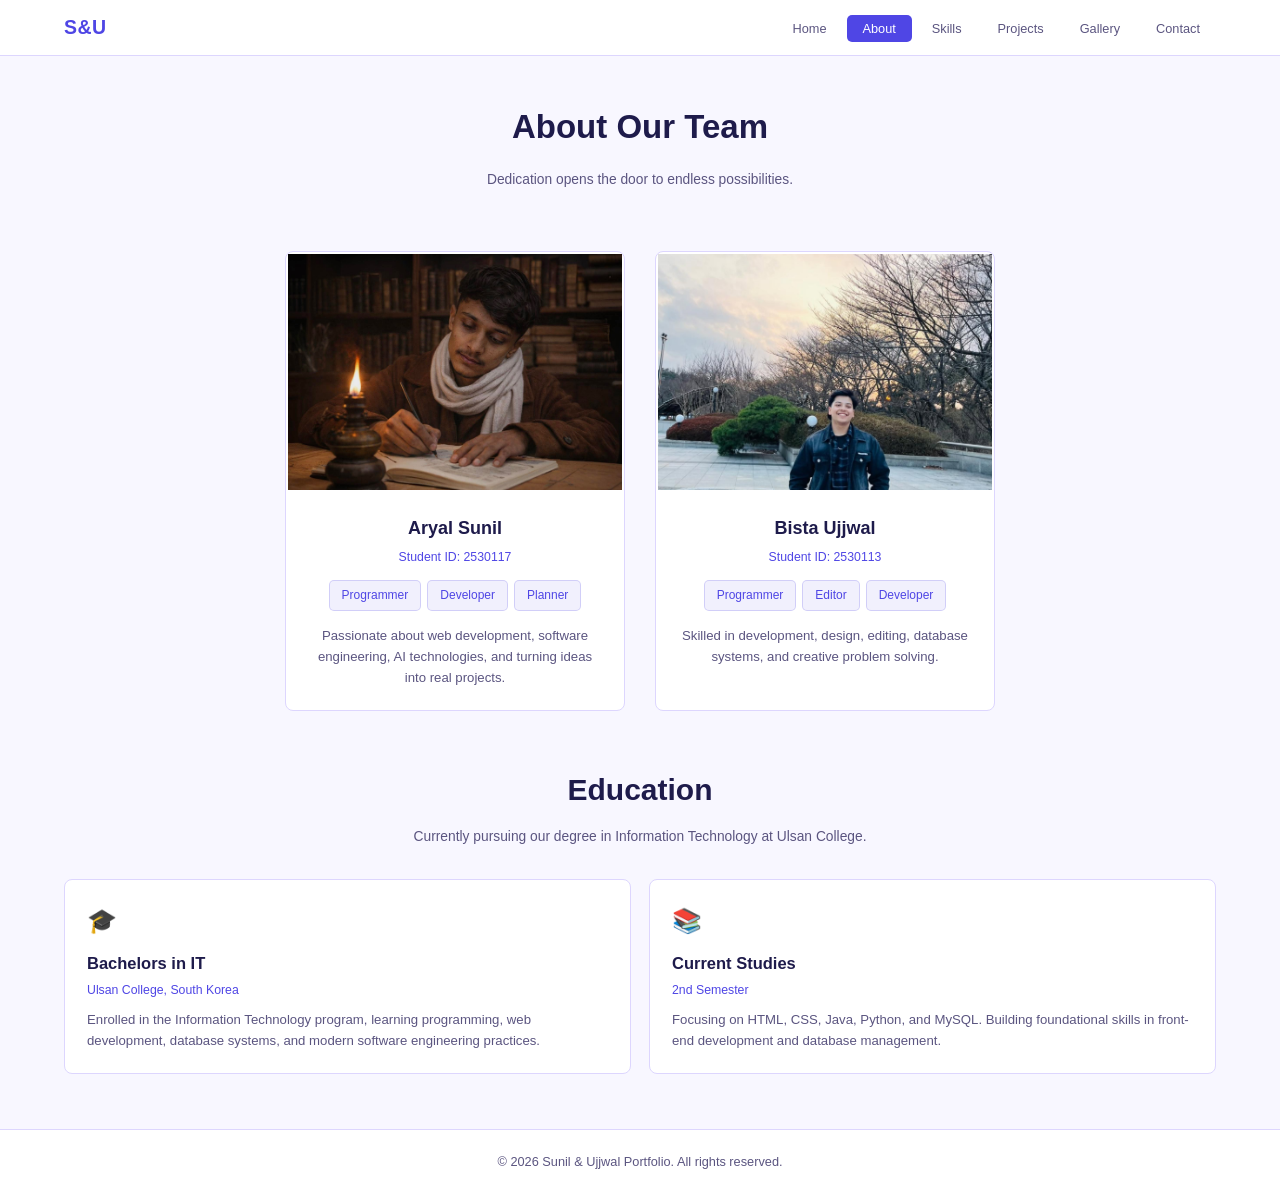
==== about.html @ 1909eb6d "First Commit" ====
<!DOCTYPE html>
<html lang="en">
<head>
  <meta charset="UTF-8">
  <meta name="viewport" content="width=device-width, initial-scale=1.0">
  <title>About - Sunil & Ujjwal Portfolio</title>
  <link rel="stylesheet" href="css/style.css">
</head>
<body>
  <header>
    <nav>
      <input type="checkbox" id="navToggle" class="nav-toggle-input">
      <div class="nav-header">
        <div class="logo">S&U</div>
        <div>
          <label for="navToggle" class="nav-toggle-label">
            <span></span><span></span><span></span>
          </label>
        </div>
      </div>
      <ul class="nav-links">
        <li><a href="index.html">Home</a></li>
        <li><a href="about.html" class="active">About</a></li>
        <li><a href="skills.html">Skills</a></li>
        <li><a href="projects.html">Projects</a></li>
        <li><a href="gallery.html">Gallery</a></li>
        <li><a href="contact.html">Contact</a></li>
      </ul>
    </nav>
  </header>

  <section class="about-hero">
    <h1>About Our Team</h1>
    <p>
     Dedication opens the door to endless possibilities.
  </section>

  <section class="team-container">
    <div class="team-card">
      <div class="card-image">
        <img src="Images/sunil.png" alt="Sunil Aryal">
      </div>
      <div class="card-content">
        <h2>Aryal Sunil</h2>
        <span class="student-id">Student ID: 2530117</span>
        <div class="role-tags">
          <span>Programmer</span>
          <span>Developer</span>
          <span>Planner</span>
        </div>
        <p class="card-description">Passionate about web development, software engineering, AI technologies, and turning ideas into real projects.</p>
      </div>
    </div>

    <div class="team-card">
      <div class="card-image">
        <img src="Images/ujjwal.png" alt="Ujjwal Bista">
      </div>
      <div class="card-content">
        <h2>Bista Ujjwal</h2>
        <span class="student-id">Student ID: 2530113</span>
        <div class="role-tags">
          <span>Programmer</span>
          <span>Editor</span>
          <span>Developer</span>
        </div>
        <p class="card-description">Skilled in development, design, editing, database systems, and creative problem solving.</p>
      </div>
    </div>
  </section>

  <section class="education-section">
    <h2 class="section-title">Education</h2>
    <p class="section-subtitle">Currently pursuing our degree in Information Technology at Ulsan College.</p>
    <div class="education-grid">
      <div class="edu-card">
        <span class="icon">🎓</span>
        <h3>Bachelors in IT</h3>
        <span class="institution">Ulsan College, South Korea</span>
        <p>Enrolled in the Information Technology program, learning programming, web development, database systems, and modern software engineering practices.</p>
      </div>
      <div class="edu-card">
        <span class="icon">📚</span>
        <h3>Current Studies</h3>
        <span class="institution">2nd Semester</span>
        <p>Focusing on HTML, CSS, Java, Python, and MySQL. Building foundational skills in front-end development and database management.</p>
      </div>
    </div>
  </section>

  <footer>
    <p>&copy; 2026 Sunil &amp; Ujjwal Portfolio. All rights reserved.</p>
  </footer>
</body>
</html>
---- css/style.css ----
* {
  margin: 0;
  padding: 0;
  box-sizing: border-box;
}

html { scroll-behavior: smooth; font-size: 15px; }

body {
  font-family: -apple-system, BlinkMacSystemFont, 'SF Pro Display', 'SF Pro Text', 'Helvetica Neue', Helvetica, Arial, sans-serif;
  background: #f8f7ff;
  color: #1e1b4b;
  line-height: 1.6;
  min-height: 100vh;
  display: flex;
  flex-direction: column;
}

.stat-box, .team-card, .edu-card, .skill-card, .project-card,
.info-card, .profile-card, .btn-primary, .btn-secondary, .project-btn,
.cta-btn, .tech-stack span, .social-links a, .hero-image img,
.card-image img, .project-image img, .profile-card img {
  transition: transform 0.3s ease, box-shadow 0.3s ease, border-color 0.3s ease, background 0.3s ease;
}

/* ─── Header & Nav ─── */
header {
  background: #fff;
  position: sticky;
  top: 0;
  z-index: 1000;
  border-bottom: 1px solid #ddd6fe;
}

nav {
  display: flex;
  justify-content: space-between;
  align-items: center;
  padding: 12px 5%;
  width: 100%;
}

.nav-header {
  display: flex;
  justify-content: space-between;
  align-items: center;
  width: 100%;
}

.logo {
  font-size: 1.3rem;
  font-weight: bold;
  color: #4f46e5;
  letter-spacing: 0.5px;
}

.nav-links {
  display: flex;
  list-style: none;
  gap: 4px;
}

.nav-links a {
  color: #5b5580;
  text-decoration: none;
  padding: 6px 16px;
  border-radius: 5px;
  font-size: 0.85rem;
}

.nav-links a:hover,
.nav-links a.active {
  color: #fff;
  background: #4f46e5;
}

/* ─── Nav Toggle ─── */
.nav-toggle-input { display: none; }

.nav-toggle-label {
  display: none;
  cursor: pointer;
  padding: 6px;
}

.nav-toggle-label span {
  display: block;
  width: 22px;
  height: 2px;
  background: #1e1b4b;
  margin: 5px 0;
  border-radius: 2px;
}

/* ─── Footer ─── */
footer {
  text-align: center;
  padding: 22px 5%;
  background: #fff;
  border-top: 1px solid #ddd6fe;
  margin-top: auto;
}

footer p { color: #5b5580; font-size: 0.85rem; }

/* ─── Shared ─── */
.section-title {
  font-size: 2rem;
  margin-bottom: 12px;
  color: #1e1b4b;
}

.section-subtitle {
  max-width: 650px;
  margin: 0 auto;
  color: #5b5580;
  line-height: 1.6;
  font-size: 0.92rem;
}

.section-hero {
  text-align: center;
  padding: 45px 5% 30px;
}

.stats-row {
  display: flex;
  justify-content: center;
  gap: 16px;
  margin-top: 32px;
  flex-wrap: wrap;
}

.stat-box {
  min-width: 130px;
  padding: 18px 28px;
  border-radius: 7px;
  background: #fff;
  border: 1px solid #ddd6fe;
  text-align: center;
}

.stat-box:hover {
  transform: scale(1.05);
  box-shadow: 0 0 20px rgba(79, 70, 229, 0.2);
  border-color: #4f46e5;
}

.stat-box h3 {
  font-size: 1.6rem;
  color: #4f46e5;
  margin-bottom: 3px;
}

.stat-box p {
  color: #5b5580;
  font-size: 0.82rem;
}

/* ─── Home ─── */
.hero {
  display: flex;
  align-items: center;
  justify-content: space-between;
  gap: 50px;
  padding: 40px 5%;
  width: 100%;
}

.hero-content { flex: 1; }

.hero h1 {
  font-size: 2.5rem;
  line-height: 1.2;
  margin-bottom: 16px;
  color: #1e1b4b;
}

.hero h1 span { color: #4f46e5; }

.hero p {
  max-width: 550px;
  line-height: 1.7;
  color: #5b5580;
  font-size: 0.95rem;
  margin-bottom: 24px;
}

.hero-buttons {
  display: flex;
  gap: 14px;
  margin-bottom: 28px;
  flex-wrap: wrap;
}

.btn-primary {
  display: inline-block;
  padding: 12px 28px;
  background: #4f46e5;
  border-radius: 5px;
  text-decoration: none;
  color: #fff;
  font-weight: 600;
  font-size: 0.88rem;
}

.btn-primary:hover {
  transform: scale(1.05);
  box-shadow: 0 0 22px rgba(79, 70, 229, 0.35);
  background: #4338ca;
}

.btn-secondary {
  display: inline-block;
  padding: 12px 28px;
  border: 2px solid #4f46e5;
  border-radius: 5px;
  text-decoration: none;
  color: #1e1b4b;
  font-weight: 500;
  font-size: 0.88rem;
}

.btn-secondary:hover {
  transform: scale(1.05);
  box-shadow: 0 0 22px rgba(79, 70, 229, 0.2);
  background: rgba(79, 70, 229, 0.08);
}

.tech-stack {
  display: flex;
  flex-wrap: wrap;
  gap: 8px;
  margin-bottom: 30px;
}

.tech-stack span {
  padding: 6px 14px;
  background: #fff;
  border-radius: 5px;
  color: #4f46e5;
  font-size: 0.8rem;
  border: 1px solid #ddd6fe;
}

.tech-stack span:hover {
  transform: scale(1.08);
  box-shadow: 0 0 16px rgba(79, 70, 229, 0.2);
  border-color: #4f46e5;
}

.card-image,
.project-image {
  display: flex;
  align-items: center;
  justify-content: center;
}

.hero-image {
  flex: 1;
  display: flex;
  justify-content: center;
}

.hero-image img {
  width: 100%;
  max-width: 350px;
  aspect-ratio: 1;
  border-radius: 50%;
  object-fit: cover;
  border: 3px solid #ddd6fe;
}

.hero-image img:hover {
  transform: scale(1.04);
  box-shadow: 0 0 30px rgba(79, 70, 229, 0.3);
  border-color: #4f46e5;
}

/* ─── About ─── */
.about-hero {
  text-align: center;
  padding: 45px 5% 25px;
}

.about-hero h1 {
  font-size: 2.2rem;
  color: #1e1b4b;
  margin-bottom: 14px;
}

.about-hero p {
  max-width: 600px;
  margin: 0 auto;
  color: #5b5580;
  line-height: 1.7;
  font-size: 0.92rem;
}

.team-container {
  display: flex;
  justify-content: center;
  gap: 30px;
  flex-wrap: wrap;
  padding: 35px 5% 45px;
  width: 100%;
}

.team-card {
  width: 340px;
  overflow: hidden;
  background: #fff;
  border: 1px solid #ddd6fe;
  border-radius: 8px;
  text-align: center;
}

.team-card:hover {
  transform: scale(1.03);
  box-shadow: 0 0 24px rgba(79, 70, 229, 0.2);
  border-color: #4f46e5;
}

.card-image { height: 240px; overflow: hidden; }

.card-image img {
  width: 100%;
  height: 100%;
  object-fit: cover;
  border: 2px solid transparent;
}

.card-content { padding: 22px; }

.card-content h2 {
  color: #1e1b4b;
  margin-bottom: 5px;
  font-size: 1.2rem;
}

.student-id {
  color: #4f46e5;
  margin-bottom: 12px;
  display: block;
  font-size: 0.82rem;
}

.role-tags {
  display: flex;
  justify-content: center;
  flex-wrap: wrap;
  gap: 6px;
  margin-bottom: 14px;
}

.role-tags span {
  padding: 5px 12px;
  border-radius: 5px;
  background: rgba(79, 70, 229, 0.08);
  border: 1px solid rgba(79, 70, 229, 0.2);
  color: #4f46e5;
  font-size: 0.8rem;
}

.card-description {
  color: #5b5580;
  line-height: 1.6;
  font-size: 0.88rem;
}

/* ─── Education ─── */
.education-section {
  padding: 10px 5% 55px;
  text-align: center;
  width: 100%;
}

.education-grid {
  display: grid;
  grid-template-columns: repeat(auto-fit, minmax(280px, 1fr));
  gap: 18px;
  margin-top: 30px;
}

.edu-card {
  padding: 22px;
  border-radius: 8px;
  background: #fff;
  border: 1px solid #ddd6fe;
  text-align: left;
}

.edu-card:hover {
  transform: scale(1.03);
  box-shadow: 0 0 20px rgba(79, 70, 229, 0.2);
  border-color: #4f46e5;
}

.edu-card .icon { font-size: 1.6rem; margin-bottom: 10px; display: block; }

.edu-card h3 {
  color: #1e1b4b;
  font-size: 1.1rem;
  margin-bottom: 5px;
}

.edu-card .institution {
  color: #4f46e5;
  font-size: 0.82rem;
  margin-bottom: 8px;
  display: block;
}

.edu-card p {
  color: #5b5580;
  font-size: 0.88rem;
  line-height: 1.6;
}

/* ─── Skills ─── */
.skills-hero {
  text-align: center;
  padding: 45px 5% 25px;
}

.skills-hero h1 {
  font-size: 2.2rem;
  color: #1e1b4b;
  margin-bottom: 14px;
}

.skills-hero p {
  max-width: 650px;
  margin: 0 auto;
  color: #5b5580;
  line-height: 1.7;
  font-size: 0.92rem;
}

.skills-section {
  padding: 20px 5% 55px;
  width: 100%;
}

.skills-grid {
  display: grid;
  grid-template-columns: repeat(auto-fit, minmax(280px, 1fr));
  gap: 18px;
}

.skill-card {
  background: #fff;
  border: 1px solid #ddd6fe;
  border-radius: 8px;
  padding: 24px;
  text-align: center;
}

.skill-card:hover {
  transform: scale(1.03);
  box-shadow: 0 0 20px rgba(79, 70, 229, 0.2);
  border-color: #4f46e5;
}

.skill-card .icon { font-size: 2.2rem; margin-bottom: 14px; display: block; }

.skill-card h3 {
  color: #1e1b4b;
  margin-bottom: 10px;
  font-size: 1.2rem;
}

.skill-card p {
  color: #5b5580;
  line-height: 1.6;
  margin-bottom: 18px;
  font-size: 0.88rem;
}

.skill-level { text-align: left; }

.progress {
  height: 8px;
  background: #f0edff;
  border-radius: 4px;
  overflow: hidden;
}

.progress span {
  display: block;
  height: 100%;
  background: #4f46e5;
  border-radius: 4px;
}

.skill-level small {
  display: block;
  margin-top: 5px;
  color: #4f46e5;
  font-weight: 600;
  font-size: 0.78rem;
}

/* ─── Projects ─── */
.projects-hero {
  text-align: center;
  padding: 45px 5% 25px;
}

.projects-hero h1 {
  font-size: 2.2rem;
  color: #1e1b4b;
  margin-bottom: 14px;
}

.projects-hero p {
  max-width: 650px;
  margin: 0 auto;
  color: #5b5580;
  line-height: 1.7;
  font-size: 0.92rem;
}

.projects-section {
  padding: 20px 5% 55px;
  width: 100%;
}

.projects-grid {
  display: grid;
  grid-template-columns: repeat(auto-fit, minmax(300px, 1fr));
  gap: 22px;
}

.project-card {
  overflow: hidden;
  border-radius: 8px;
  background: #fff;
  border: 1px solid #ddd6fe;
}

.project-card:hover {
  transform: scale(1.03);
  box-shadow: 0 0 24px rgba(79, 70, 229, 0.2);
  border-color: #4f46e5;
}

.project-image { height: 200px; overflow: hidden; }

.project-image img {
  width: 100%;
  height: 100%;
  object-fit: cover;
  border: 2px solid transparent;
}

.project-content { padding: 22px; }

.project-tag {
  display: inline-block;
  padding: 4px 12px;
  border-radius: 5px;
  background: rgba(79, 70, 229, 0.08);
  border: 1px solid rgba(79, 70, 229, 0.2);
  color: #4f46e5;
  margin-bottom: 12px;
  font-size: 0.78rem;
}

.project-content h3 {
  color: #1e1b4b;
  margin-bottom: 10px;
  font-size: 1.25rem;
}

.project-content p {
  color: #5b5580;
  line-height: 1.6;
  margin-bottom: 18px;
  font-size: 0.88rem;
}

.project-tech {
  display: flex;
  gap: 6px;
  flex-wrap: wrap;
  margin-bottom: 18px;
}

.project-tech span {
  padding: 4px 10px;
  border-radius: 5px;
  background: #f0edff;
  color: #5b5580;
  font-size: 0.78rem;
  border: 1px solid #ddd6fe;
}

.project-btn {
  display: inline-block;
  padding: 10px 22px;
  border-radius: 5px;
  text-decoration: none;
  color: #fff;
  font-weight: 600;
  background: #4f46e5;
  font-size: 0.86rem;
}

.project-btn:hover {
  transform: scale(1.05);
  box-shadow: 0 0 20px rgba(79, 70, 229, 0.35);
  background: #4338ca;
}

/* ─── Contact ─── */
.contact-hero {
  text-align: center;
  padding: 45px 5% 25px;
}

.contact-hero h1 {
  font-size: 2.2rem;
  color: #1e1b4b;
  margin-bottom: 14px;
}

.contact-hero p {
  max-width: 550px;
  margin: 0 auto;
  color: #5b5580;
  line-height: 1.7;
  font-size: 0.92rem;
}

.contact-container {
  display: grid;
  grid-template-columns: 1.2fr 1fr;
  gap: 28px;
  padding: 20px 5% 55px;
  width: 100%;
}

.contact-form {
  background: #fff;
  border: 1px solid #ddd6fe;
  border-radius: 8px;
  padding: 28px;
}

.contact-form h2 {
  color: #1e1b4b;
  margin-bottom: 18px;
  font-size: 1.25rem;
}

.contact-form form { display: flex; flex-direction: column; gap: 14px; }

.contact-form input,
.contact-form textarea {
  padding: 11px 13px;
  border: 1px solid #ddd6fe;
  border-radius: 5px;
  background: #f8f7ff;
  color: #1e1b4b;
  font-family: inherit;
  font-size: 0.88rem;
  outline: none;
}

.contact-form input:focus,
.contact-form textarea:focus { border-color: #4f46e5; }

.contact-form textarea { resize: vertical; min-height: 90px; }

.contact-form button {
  padding: 11px;
  border: none;
  border-radius: 5px;
  background: #4f46e5;
  color: #fff;
  font-weight: 600;
  cursor: pointer;
  font-size: 0.9rem;
  font-family: inherit;
}

.contact-form button:hover {
  transform: scale(1.03);
  box-shadow: 0 0 20px rgba(79, 70, 229, 0.35);
  background: #4338ca;
}

.contact-info { display: flex; flex-direction: column; gap: 16px; }

.info-card {
  background: #fff;
  border: 1px solid #ddd6fe;
  border-radius: 8px;
  padding: 20px;
}

.info-card:hover {
  transform: scale(1.03);
  box-shadow: 0 0 18px rgba(79, 70, 229, 0.18);
  border-color: #4f46e5;
}

.info-card h3 {
  color: #4f46e5;
  margin-bottom: 5px;
  font-size: 1rem;
}

.info-card p {
  color: #5b5580;
  line-height: 1.7;
  font-size: 0.86rem;
}

.profile-card {
  background: #fff;
  border: 1px solid #ddd6fe;
  border-radius: 8px;
  padding: 20px;
  text-align: center;
}

.profile-card:hover {
  transform: scale(1.03);
  box-shadow: 0 0 18px rgba(79, 70, 229, 0.18);
  border-color: #4f46e5;
}

.profile-card img {
  width: 65px;
  height: 65px;
  border-radius: 50%;
  object-fit: cover;
  margin-bottom: 10px;
  border: 2px solid rgba(79, 70, 229, 0.2);
}

.profile-card h3 {
  color: #1e1b4b;
  margin-bottom: 4px;
  font-size: 1rem;
}

.profile-card p {
  color: #5b5580;
  margin-bottom: 12px;
  font-size: 0.8rem;
}

.social-links {
  display: flex;
  flex-wrap: wrap;
  justify-content: center;
  gap: 6px;
}

.social-links a {
  text-decoration: none;
  color: #4f46e5;
  padding: 5px 12px;
  border-radius: 5px;
  background: rgba(79, 70, 229, 0.08);
  font-size: 0.78rem;
}

.social-links a:hover {
  transform: scale(1.1);
  box-shadow: 0 0 16px rgba(79, 70, 229, 0.3);
  background: #4f46e5;
  color: #fff;
}

.contact-cta {
  text-align: center;
  padding: 35px 5% 55px;
}

.contact-cta h2 {
  color: #1e1b4b;
  font-size: 1.6rem;
  margin-bottom: 10px;
}

.contact-cta p {
  color: #5b5580;
  margin-bottom: 20px;
  font-size: 0.92rem;
}

.cta-btn {
  display: inline-block;
  padding: 12px 28px;
  border-radius: 5px;
  text-decoration: none;
  color: #fff;
  font-weight: 600;
  background: #4f46e5;
  font-size: 0.9rem;
}

.cta-btn:hover {
  transform: scale(1.05);
  box-shadow: 0 0 22px rgba(79, 70, 229, 0.35);
  background: #4338ca;
}

/* ─── Gallery ─── */
.gallery-hero {
  text-align: center;
  padding: 45px 5% 25px;
}

.gallery-hero h1 {
  font-size: 2.2rem;
  color: #1e1b4b;
  margin-bottom: 14px;
}

.gallery-hero p {
  max-width: 600px;
  margin: 0 auto;
  color: #5b5580;
  line-height: 1.7;
  font-size: 0.92rem;
}

.gallery-section {
  padding: 10px 5% 55px;
  width: 100%;
}

.gallery-grid {
  display: grid;
  grid-template-columns: repeat(5, 1fr);
  gap: 16px;
  max-width: 1200px;
  margin: 0 auto;
}

.gallery-item {
  overflow: hidden;
  border-radius: 8px;
  background: #fff;
  border: 1px solid #ddd6fe;
}

.gallery-item:hover {
  transform: scale(1.03);
  box-shadow: 0 0 24px rgba(79, 70, 229, 0.2);
  border-color: #4f46e5;
}

.gallery-item img {
  width: 100%;
  height: 200px;
  object-fit: cover;
  display: block;
}

.gallery-name {
  text-align: center;
  padding: 10px;
  font-size: 0.95rem;
  font-weight: 600;
  color: #1e1b4b;
}

@media (max-width: 820px) {
  .gallery-grid {
    grid-template-columns: repeat(2, 1fr);
  }
}

@media (max-width: 480px) {
  .gallery-grid {
    grid-template-columns: 1fr;
  }
  .gallery-item img {
    height: 220px;
  }
}

/* ─── Responsive ─── */
@media (max-width: 820px) {
  .hero {
    flex-direction: column;
    text-align: center;
    padding: 35px 5%;
  }
  .hero p { margin: 0 auto 22px; }
  .hero-buttons,
  .tech-stack { justify-content: center; }
  .hero-image { order: -1; margin-bottom: 10px; }
  .hero-image img { max-width: 240px; }
  .hero h1 { font-size: 1.8rem; }
  .contact-container { grid-template-columns: 1fr; }
}

@media (max-width: 768px) {
  nav { flex-wrap: wrap; padding: 10px 5%; }
  .nav-header { width: 100%; display: flex; justify-content: space-between; align-items: center; }
  .nav-toggle-label { display: block; }
  .nav-links {
    display: none;
    flex-direction: column;
    align-items: center;
    width: 100%;
    padding: 0;
    gap: 4px;
  }
  .nav-toggle-input:checked ~ .nav-links {
    display: flex;
    padding: 16px 0 8px;
  }
  .nav-links a { width: 100%; text-align: center; padding: 10px; }
  .section-title,
  .about-hero h1,
  .skills-hero h1,
  .projects-hero h1,
  .contact-hero h1 { font-size: 1.6rem; }
  .hero h1 { font-size: 1.6rem; }
  .team-card { width: 100%; max-width: 380px; }
  .skills-grid,
  .projects-grid,
  .education-grid { grid-template-columns: 1fr; }
}

@media (max-width: 480px) {
  .section-hero,
  .about-hero,
  .skills-hero,
  .projects-hero,
  .contact-hero { padding: 35px 5% 20px; }
  .hero { padding: 25px 5%; }
  .hero-image img { max-width: 190px; }
  .hero h1 { font-size: 1.4rem; }
  .hero p { font-size: 0.88rem; }
  .btn-primary,
  .btn-secondary { width: 100%; text-align: center; padding: 11px 22px; }
  .stats-row { gap: 10px; }
  .stat-box { min-width: 100px; padding: 14px 18px; }
  .stat-box h3 { font-size: 1.3rem; }
  .contact-form { padding: 18px; }
  .card-image { height: 200px; }
}
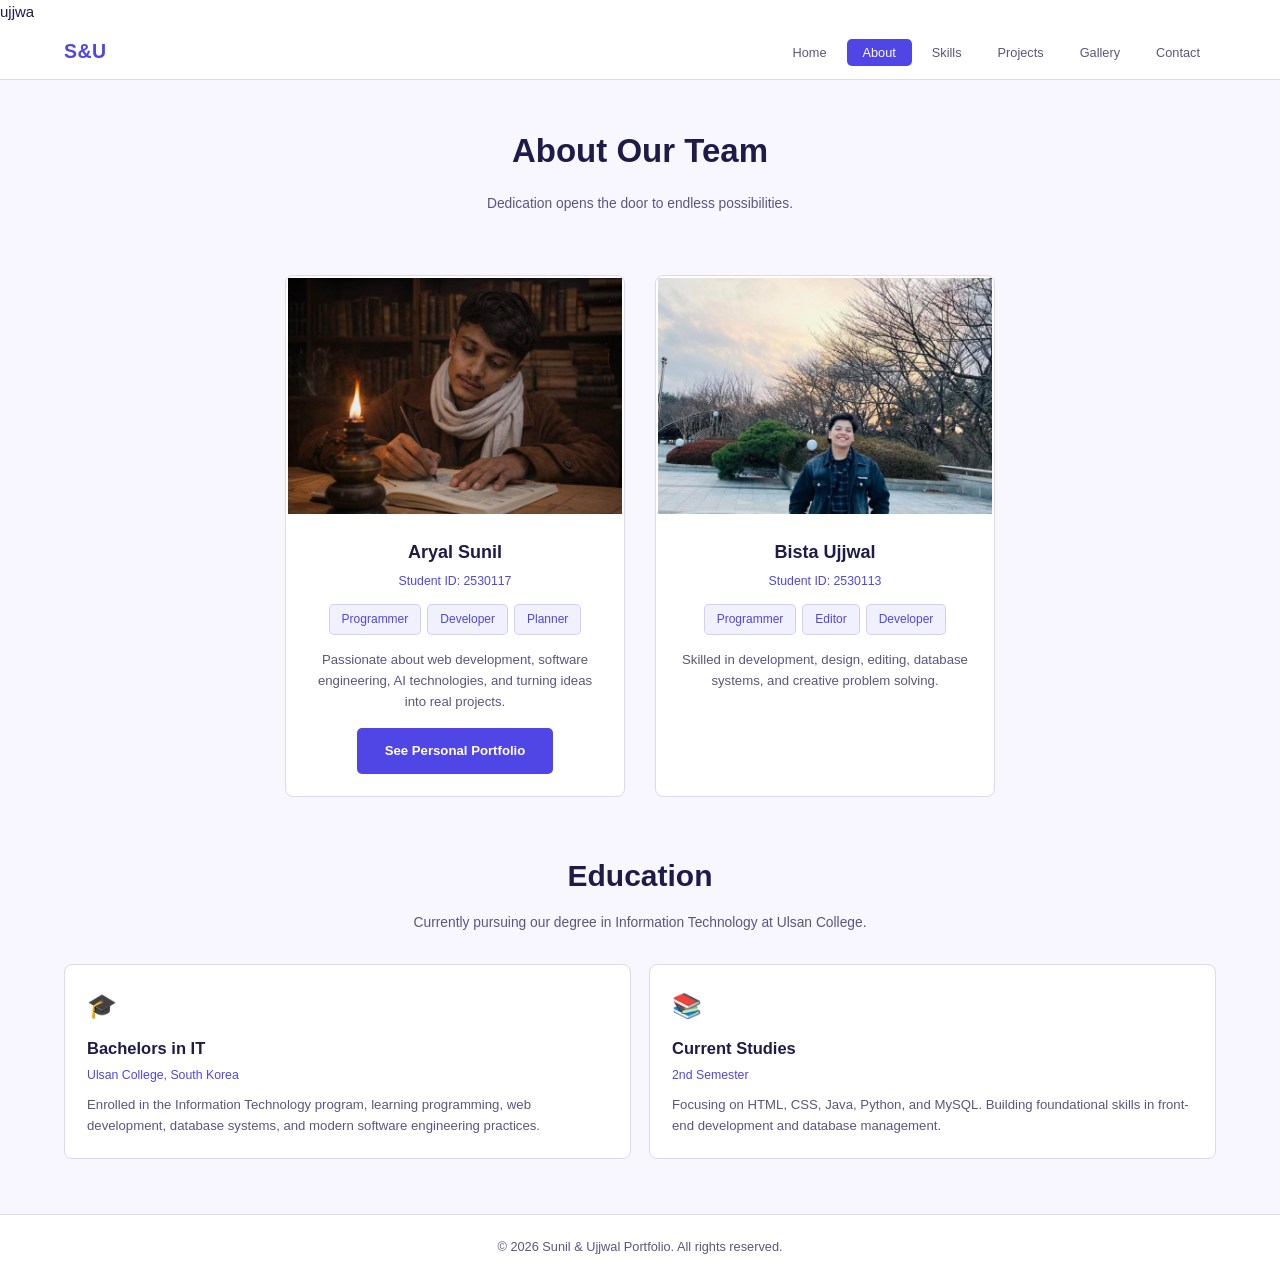
==== commit 6ad49521: "button change" ====
--- a/about.html
+++ b/about.html
@@ -7,7 +7,7 @@
   <link rel="stylesheet" href="css/style.css">
 </head>
 <body>
-  <header>
+  <header>ujjwa
     <nav>
       <input type="checkbox" id="navToggle" class="nav-toggle-input">
       <div class="nav-header">
@@ -49,6 +49,7 @@
           <span>Planner</span>
         </div>
         <p class="card-description">Passionate about web development, software engineering, AI technologies, and turning ideas into real projects.</p>
+        <a href="https://rudralization.me" target="_blank" rel="noopener noreferrer" class="btn-primary" style="margin-top: 16px;">See Personal Portfolio</a>
       </div>
     </div>
 
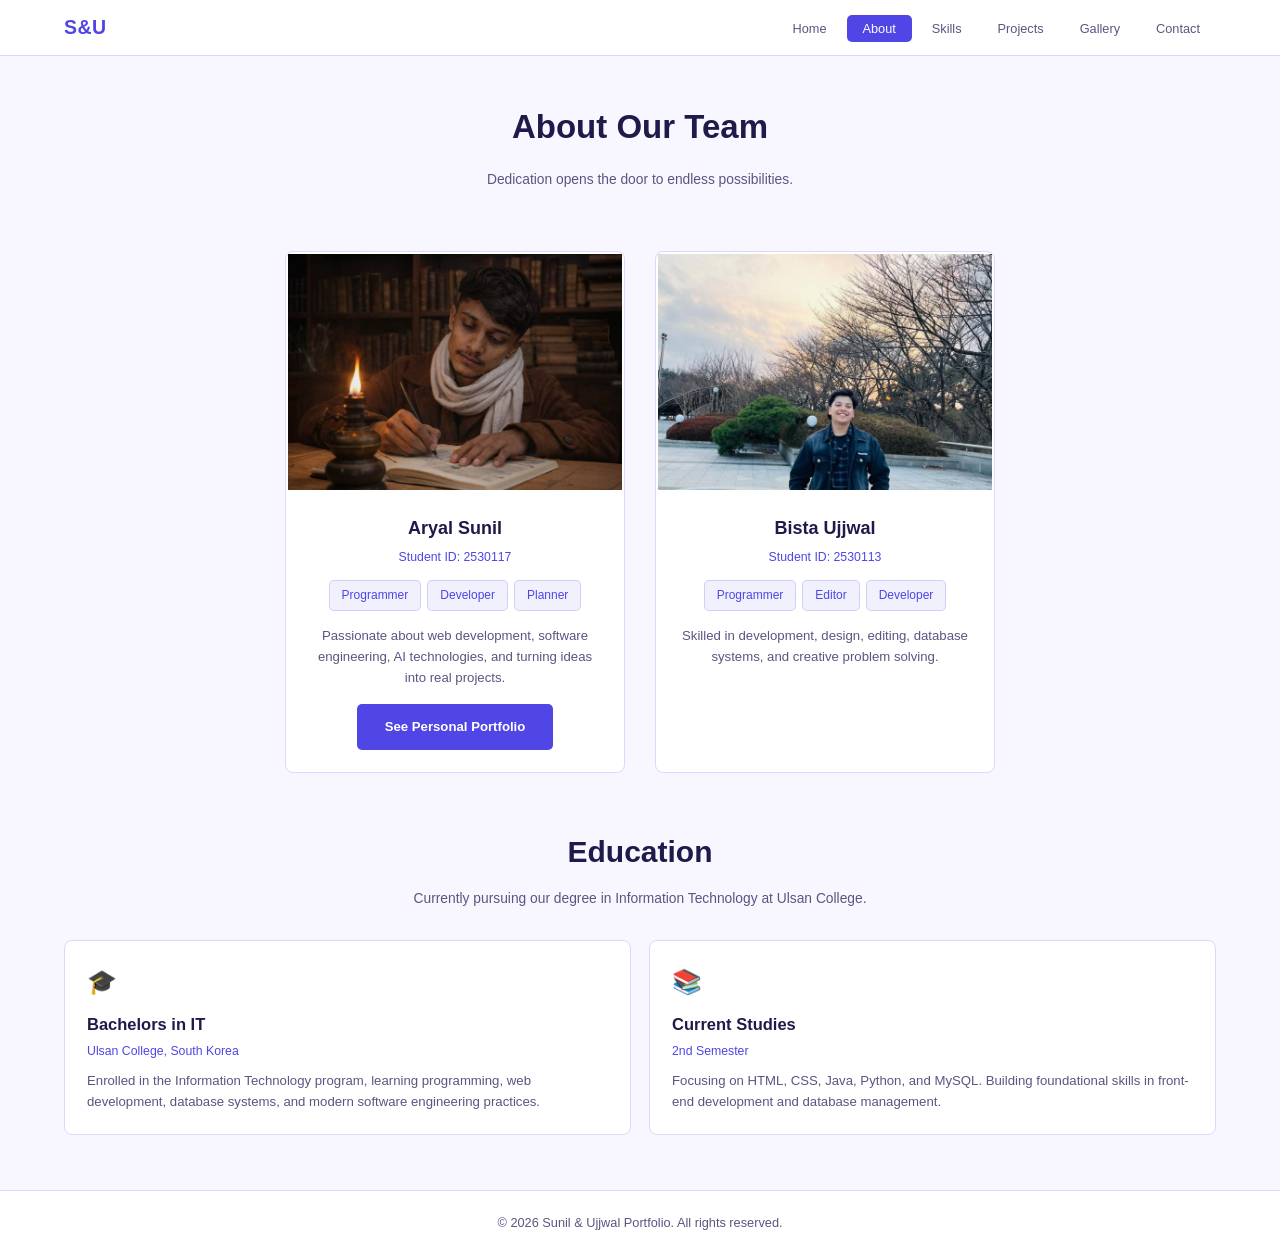
==== commit fc17219e: "Add live iframe previews to project cards, add ProductList project, optimize gallery images with laz" ====
--- a/about.html
+++ b/about.html
@@ -7,7 +7,7 @@
   <link rel="stylesheet" href="css/style.css">
 </head>
 <body>
-  <header>ujjwa
+  <header>
     <nav>
       <input type="checkbox" id="navToggle" class="nav-toggle-input">
       <div class="nav-header">
--- a/css/style.css
+++ b/css/style.css
@@ -552,6 +552,19 @@
   height: 100%;
   object-fit: cover;
   border: 2px solid transparent;
+}
+
+.project-embed {
+  height: 220px;
+  overflow: hidden;
+  position: relative;
+  background: #f5f3ff;
+}
+
+.project-embed iframe {
+  width: 100%;
+  height: 100%;
+  border: none;
 }
 
 .project-content { padding: 22px; }
